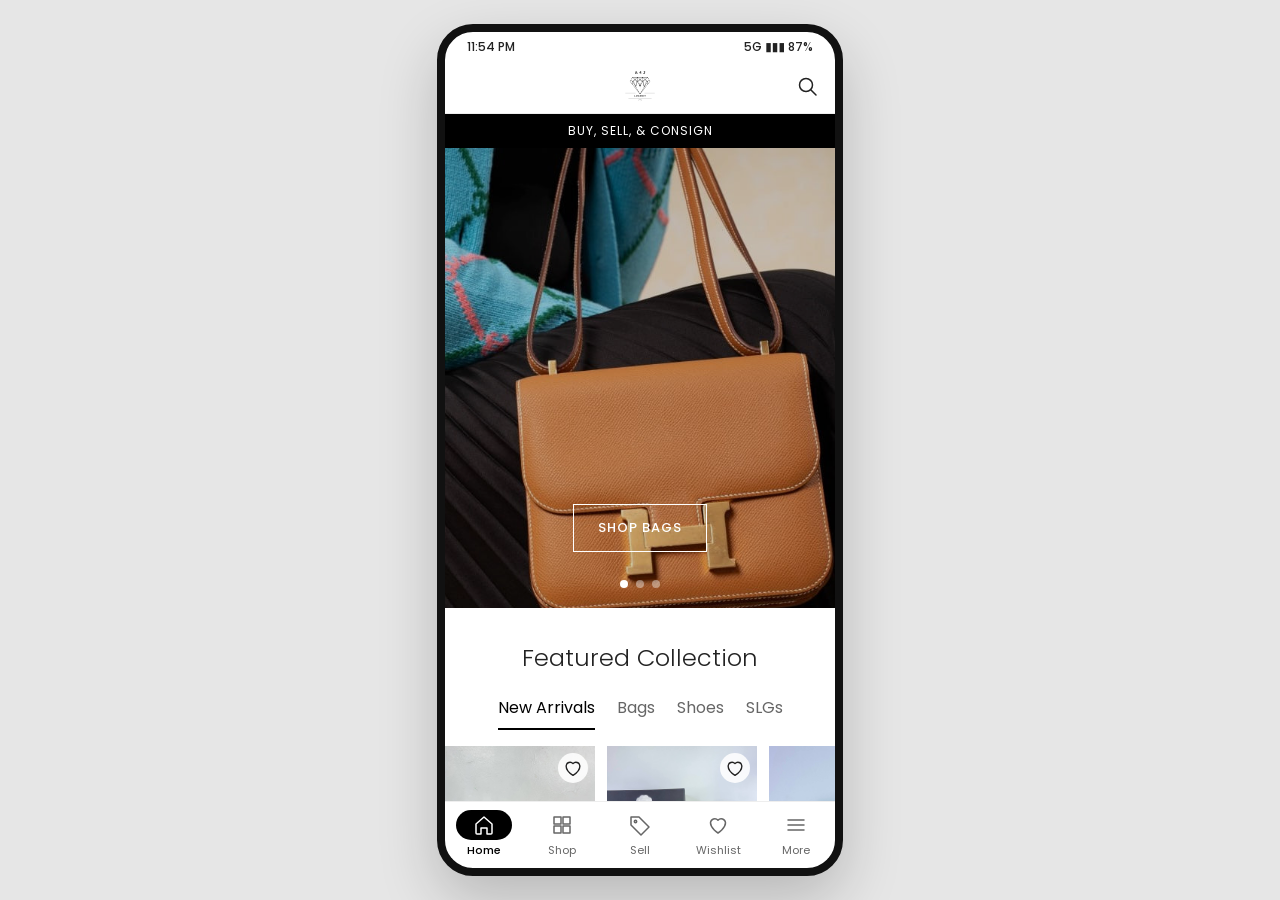
==== prototype/index.html @ 8bf5e5d8 "Add luxury catalog prototype data Add a prototype dataset for the luxury storefront, including curat" ====
<!doctype html>
<html lang="en-PH">
<head>
<meta charset="utf-8">
<meta name="viewport" content="width=device-width,initial-scale=1,viewport-fit=cover">
<meta name="theme-color" content="#000000">
<title>A&amp;J Luxury</title>
<link rel="preconnect" href="https://fonts.googleapis.com">
<link rel="stylesheet" href="https://fonts.googleapis.com/css2?family=Poppins:wght@300;400;500&display=swap">
<style>
/* Tokens: website_documentation/datasets/design_tokens.json (default scheme) */
:root{--ink:#222;--mute:#666;--line:#eee;--ph:#f3f3f3;--surf:#f5f5f5;--err:#da3f3f;--ok:#3a8735;--font:Poppins,system-ui,sans-serif}
*{box-sizing:border-box;margin:0;padding:0;-webkit-tap-highlight-color:transparent}
body{font:400 14px/1.5 var(--font);color:var(--ink);background:#fff}
button,input,select,textarea{font:inherit;color:inherit}
a{color:inherit;text-decoration:none}
img{display:block;max-width:100%}
:focus-visible{outline:2px solid #000;outline-offset:2px}
.sr{position:absolute;width:1px;height:1px;overflow:hidden;clip:rect(0 0 0 0)}
.i{width:24px;height:24px;fill:none;stroke:currentColor;stroke-width:1.5;stroke-linecap:round;stroke-linejoin:round;flex:none}

/* Phone frame on wide screens, full-bleed on a real phone */
#app{position:relative;display:flex;flex-direction:column;height:100dvh;overflow:hidden;background:#fff}
.sb{display:none}
@media(min-width:520px){
 body{background:#e6e6e6;display:grid;place-items:center;min-height:100dvh;padding:24px}
 #app{width:406px;height:min(860px,calc(100dvh - 48px));border:8px solid #111;border-radius:36px;box-shadow:0 24px 60px #0003}
 .sb{display:flex;justify-content:space-between;padding:6px 22px 2px;font-size:12px;font-weight:500}
}
main{flex:1;overflow-y:auto;overscroll-behavior:contain}

/* App bar + bottom navigation (48dp touch targets) */
.top{display:flex;align-items:center;min-height:56px;padding:0 4px;border-bottom:1px solid var(--line)}
.tt{flex:1;min-width:0;font-size:20px;font-weight:300;padding:0 12px;white-space:nowrap;overflow:hidden;text-overflow:ellipsis}
.tt.c{text-align:center;padding:0}
.tt img{height:40px;margin:auto}
.top input{flex:1;min-width:0;border:0;min-height:48px;padding:0 8px;font-size:16px;outline:0}
.ib{width:48px;height:48px;flex:none;display:grid;place-items:center;background:none;border:0;border-radius:50%;cursor:pointer}
.ib:active{background:#0001}
.nav{display:flex;border-top:1px solid var(--line);padding-bottom:env(safe-area-inset-bottom)}
.nav[hidden]{display:none}
.nav a{flex:1;display:flex;flex-direction:column;align-items:center;gap:2px;padding:8px 0 10px;font-size:11px;color:var(--mute)}
.nav a[aria-current]{color:#000;font-weight:500}
.pill{position:relative;width:56px;height:30px;border-radius:15px;display:grid;place-items:center}
[aria-current] .pill{background:#000;color:#fff}
.bd{position:absolute;top:-4px;right:-2px;min-width:16px;height:16px;padding:0 4px;border-radius:8px;background:var(--err);color:#fff;font-size:10px;line-height:16px;text-align:center}
.bd[hidden]{display:none}

/* Buttons: square, 1px letter-spacing, uppercase (tokens) */
.btn{display:inline-flex;align-items:center;justify-content:center;gap:8px;min-height:48px;padding:0 24px;border:1px solid #000;background:#000;color:#fff;font-weight:500;font-size:13px;letter-spacing:1px;text-transform:uppercase;cursor:pointer;text-align:center}
.btn:active{background:var(--ink)}
.btn.o{background:#fff;color:#000}
.btn.w{background:transparent;border-color:#fff;color:#fff}
.btn.blk{display:flex;width:100%}

/* Home */
.ann{background:#000;color:#fff;text-align:center;font-size:12px;letter-spacing:1px;padding:8px}
.herow{position:relative}
.hero{display:flex;overflow-x:auto;scroll-snap-type:x mandatory;scrollbar-width:none}
.hero::-webkit-scrollbar{display:none}
.slide{position:relative;flex:0 0 100%;height:460px;scroll-snap-align:start;display:grid;place-items:end center;padding-bottom:56px}
.slide img{position:absolute;inset:0;width:100%;height:100%;object-fit:cover}
.slide::after{content:"";position:absolute;inset:0;background:#0003}
.slide .btn{position:relative;z-index:1}
.dots{position:absolute;left:0;right:0;bottom:20px;display:flex;justify-content:center;gap:8px}
.dots i{width:8px;height:8px;border-radius:50%;background:#fff6}
.dots i.on{background:#fff}
.sec{font-size:24px;font-weight:300;text-align:center;padding:32px 16px 12px}
.tabs{display:flex;gap:22px;overflow-x:auto;padding:0 16px;justify-content:center;scrollbar-width:none}
.tabs button{background:none;border:0;border-bottom:2px solid transparent;padding:8px 0;font-size:16px;color:var(--mute);cursor:pointer;white-space:nowrap}
.tabs [aria-selected=true]{color:#000;border-color:#000}
.row{display:flex;gap:12px;overflow-x:auto;padding:16px;scroll-snap-type:x proximity;scrollbar-width:none}
.row .card{flex:0 0 150px;scroll-snap-align:start}
.cta{text-align:center;padding:0 16px 8px}
.tiles{display:grid;grid-template-columns:1fr 1fr;gap:4px;padding:16px 4px 0}
.tile{position:relative;aspect-ratio:1;display:grid;place-items:center;overflow:hidden;color:#fff;font-weight:500;letter-spacing:1px;text-transform:uppercase}
.tile:first-child{grid-column:span 2;aspect-ratio:2/1}
.tile img{position:absolute;inset:0;width:100%;height:100%;object-fit:cover}
.tile::after{content:"";position:absolute;inset:0;background:#0003}
.tile span{position:relative;z-index:1}
.band{margin-top:32px}
.band img{width:100%;aspect-ratio:4/3;object-fit:cover}
.band .tx{padding:28px 20px 32px}
.band h2{font-size:24px;font-weight:300;margin-bottom:10px}
.band p{margin-bottom:20px}
.dark{background:#000;color:#fff}
.quotes{display:flex;gap:12px;overflow-x:auto;padding:0 16px 8px;scroll-snap-type:x mandatory;scrollbar-width:none}
.quote{flex:0 0 82%;scroll-snap-align:start;border:1px solid var(--line);padding:16px}
.quote .st{letter-spacing:2px}
.quote p{margin:8px 0;font-weight:300}
.quote small{color:var(--mute)}
.perks{display:grid;grid-template-columns:1fr 1fr;background:#f9f9f9;margin-top:32px}
.perk{display:flex;flex-direction:column;align-items:center;gap:8px;padding:24px 12px;text-align:center;font-size:12px;letter-spacing:.5px;text-transform:uppercase}

/* Product cards + grids */
.card{position:relative;min-width:0}
.card .ph{aspect-ratio:1;background:var(--ph)}
.card img{width:100%;height:100%;object-fit:cover}
.card .b{margin-top:8px;font-size:11px;letter-spacing:.5px;text-transform:uppercase;color:var(--mute)}
.card .t{font-size:13px;font-weight:300;display:-webkit-box;-webkit-line-clamp:2;-webkit-box-orient:vertical;overflow:hidden}
.card .pr{margin-top:2px}
.heart{width:44px;height:44px;display:grid;place-items:center;border:0;background:none;cursor:pointer}
.card .heart{position:absolute;top:0;right:0}
.card .heart .i{background:#fffd;border-radius:50%;padding:4px;width:30px;height:30px}
.heart.on .i{fill:currentColor}
.grid{display:grid;grid-template-columns:1fr 1fr;gap:20px 12px;padding:16px}
.grid.g1{grid-template-columns:1fr}
.tool{display:flex;align-items:center;gap:8px;padding:8px 12px;border-bottom:1px solid var(--line)}
.tool .btn{min-height:44px;padding:0 14px;font-size:12px}
.tool select{flex:1;min-width:0;min-height:44px;padding:0 8px;border:1px solid #ccc;border-radius:5px;background:#fff}
.tool .ib{width:44px;height:44px}
.tool .ib[aria-pressed=true]{background:#000;color:#fff}
.cnt{padding:12px 16px 0;color:var(--mute);font-size:13px}
.empty{padding:48px 24px;text-align:center;color:var(--mute)}
.empty .btn{margin-top:16px}
.chips{display:flex;flex-wrap:wrap;gap:8px;padding:0 16px}
.chip{min-height:40px;padding:0 16px;border:1px solid #ccc;border-radius:20px;background:#fff;cursor:pointer}
.h2{font-size:16px;font-weight:500;padding:20px 16px 10px}
.list a,.list button.r{display:flex;align-items:center;justify-content:space-between;gap:12px;width:100%;min-height:56px;padding:0 16px;background:none;border:0;border-bottom:1px solid var(--line);text-align:left;cursor:pointer}
.list small{color:var(--mute);margin-left:auto}
.sres{display:flex;gap:12px;align-items:center;padding:8px 16px;border-bottom:1px solid var(--line)}
.sres img{width:56px;height:56px;object-fit:cover;background:var(--ph)}

/* Product */
.gal{position:relative;background:var(--ph);aspect-ratio:1}
.gal img{width:100%;height:100%;object-fit:cover}
.gal .zoom{position:absolute;right:8px;bottom:8px;background:#fffd;border-radius:50%}
.pad{padding:16px}
.tags{display:flex;gap:8px;flex-wrap:wrap;margin-bottom:8px}
.tag{border:1px solid #000;padding:2px 8px;font-size:11px;letter-spacing:1px;text-transform:uppercase}
.pbrand{font-size:12px;letter-spacing:1px;text-transform:uppercase;color:var(--mute)}
.pt{font-size:22px;font-weight:300;line-height:1.3;margin:4px 0 8px}
.price{font-size:20px;font-weight:500}
.facts{margin:16px 0;display:grid;grid-template-columns:auto 1fr;gap:6px 16px}
.facts dt{color:var(--mute)}
.ship{display:flex;gap:8px;align-items:center;color:var(--mute);font-size:13px}
details{border-top:1px solid var(--line)}
details:last-of-type{border-bottom:1px solid var(--line)}
summary{display:flex;justify-content:space-between;align-items:center;min-height:56px;padding:0 16px;font-weight:500;cursor:pointer;list-style:none}
summary::-webkit-details-marker{display:none}
summary .i{transition:transform .2s}
details[open] summary .i{transform:rotate(180deg)}
.dbody{padding:0 16px 20px;white-space:pre-line}
.dbody ul{padding-left:18px;margin:6px 0 12px;white-space:normal}
.dbody small{display:block;margin-top:12px;color:var(--mute)}
.buy{position:sticky;bottom:0;display:flex;gap:8px;align-items:center;padding:10px 12px;background:#fff;border-top:1px solid var(--line)}
.buy{justify-content:space-between}
.buy .btn{padding:0 24px}

/* Pages + forms */
.lead{padding:20px 16px 8px;font-weight:300;font-size:18px;line-height:1.5}
.pg{padding:16px}
.pg h2{font-size:18px;font-weight:500;margin:20px 0 8px}
.pg p,.pg li{margin-bottom:8px}
.pg ul,.pg ol{padding-left:20px}
.pg img{width:100%;margin-bottom:16px}
.seg{display:flex;margin:16px;border:1px solid #000}
.seg button{flex:1;min-height:48px;border:0;background:#fff;font-weight:500;font-size:12px;letter-spacing:1px;text-transform:uppercase;cursor:pointer}
.seg [aria-pressed=true]{background:#000;color:#fff}
.fld{display:block;margin-bottom:14px}
.fld>span,legend{display:block;font-size:12px;color:var(--mute);margin-bottom:4px}
input[type=text],input[type=tel],input[type=number],select,textarea{width:100%;min-height:48px;padding:10px 12px;border:1px solid #ccc;border-radius:5px;background:#fff}
textarea{min-height:88px;resize:vertical}
fieldset{border:0;margin-bottom:14px}
.chk{display:flex;align-items:center;gap:12px;min-height:44px}
.chk input{width:20px;height:20px;accent-color:#000}
.chk em{margin-left:auto;font-style:normal;color:var(--mute)}
.two{display:grid;grid-template-columns:1fr 1fr;gap:8px}
.note{background:var(--surf);padding:12px;font-size:13px;margin-bottom:14px}

/* Sheet, toast, lightbox */
.sheet{position:absolute;inset:0;z-index:20;display:flex;align-items:flex-end}
.sheet[hidden],.lb[hidden]{display:none}
.scrim{position:absolute;inset:0;background:#0007}
.panel{position:relative;width:100%;max-height:88%;overflow:auto;background:#fff;padding:20px 16px calc(20px + env(safe-area-inset-bottom));border-radius:16px 16px 0 0;animation:up .25s ease-out}
.panel h2{font-size:18px;font-weight:500}
.panel blockquote{margin:12px 0;padding:12px;background:var(--surf);white-space:pre-line;font-size:13px}
.panel .stack{display:grid;gap:8px}
.sh-h{display:flex;justify-content:space-between;align-items:center;margin-bottom:8px}
.foot{margin-top:16px}
@keyframes up{from{transform:translateY(40px);opacity:0}}
.toast{position:absolute;left:16px;right:16px;bottom:84px;z-index:30;padding:12px 16px;background:var(--ink);color:#fff;opacity:0;pointer-events:none;transition:opacity .2s}
.toast.on{opacity:1}
.lb{position:absolute;inset:0;z-index:25;background:#000;display:grid;place-items:center;overflow:auto}
.lb img{width:100%;transition:transform .25s;cursor:zoom-in}
.lb img.z{transform:scale(2.4);cursor:zoom-out}
.lb .ib{position:absolute;top:8px;right:8px;z-index:2;background:#fffd}
@media(prefers-reduced-motion:reduce){*{animation:none!important;transition:none!important}}
</style>
</head>
<body>
<svg width="0" height="0" style="position:absolute" aria-hidden="true">
 <symbol id="i-home" viewBox="0 0 24 24"><path d="M4 11l8-7 8 7v9a1 1 0 0 1-1 1h-4v-6H9v6H5a1 1 0 0 1-1-1z"/></symbol>
 <symbol id="i-shop" viewBox="0 0 24 24"><rect x="4" y="4" width="7" height="7"/><rect x="13" y="4" width="7" height="7"/><rect x="4" y="13" width="7" height="7"/><rect x="13" y="13" width="7" height="7"/></symbol>
 <symbol id="i-sell" viewBox="0 0 24 24"><path d="M3 12V4h8l10 10-8 8z"/><circle cx="7.5" cy="8.5" r="1.2"/></symbol>
 <symbol id="i-heart" viewBox="0 0 24 24"><path d="M12 20s-7.5-4.6-7.5-10.2A4.3 4.3 0 0 1 12 7.2a4.3 4.3 0 0 1 7.5 2.6C19.5 15.4 12 20 12 20z"/></symbol>
 <symbol id="i-more" viewBox="0 0 24 24"><path d="M4 7h16M4 12h16M4 17h16"/></symbol>
 <symbol id="i-search" viewBox="0 0 24 24"><circle cx="11" cy="11" r="6.5"/><path d="M16 16l5 5"/></symbol>
 <symbol id="i-back" viewBox="0 0 24 24"><path d="M20 12H5M11 6l-6 6 6 6"/></symbol>
 <symbol id="i-close" viewBox="0 0 24 24"><path d="M6 6l12 12M18 6L6 18"/></symbol>
 <symbol id="i-filter" viewBox="0 0 24 24"><path d="M4 7h16M7 12h10M10 17h4"/></symbol>
 <symbol id="i-chev" viewBox="0 0 24 24"><path d="M9 5l7 7-7 7"/></symbol>
 <symbol id="i-down" viewBox="0 0 24 24"><path d="M6 9l6 6 6-6"/></symbol>
 <symbol id="i-zoom" viewBox="0 0 24 24"><circle cx="11" cy="11" r="6.5"/><path d="M16 16l5 5M11 8v6M8 11h6"/></symbol>
 <symbol id="i-truck" viewBox="0 0 24 24"><path d="M3 6h11v10H3zM14 10h4l3 3v3h-7"/><circle cx="7" cy="17.5" r="1.8"/><circle cx="17" cy="17.5" r="1.8"/></symbol>
 <symbol id="i-shield" viewBox="0 0 24 24"><path d="M12 3l7 3v5c0 4.500-3 8-7 10-4-2-7-5.500-7-10V6z"/><path d="M9 12l2 2 4-4"/></symbol>
 <symbol id="i-cal" viewBox="0 0 24 24"><rect x="4" y="5" width="16" height="15"/><path d="M4 10h16M8 3v4M16 3v4"/></symbol>
 <symbol id="i-rows" viewBox="0 0 24 24"><rect x="4" y="5" width="16" height="6"/><rect x="4" y="13" width="16" height="6"/></symbol>
</svg>

<div id="app">
 <div class="sb" aria-hidden="true"><span id="clock"></span><span>5G ▮▮▮ 87%</span></div>
 <header class="top" id="top"></header>
 <main id="main" tabindex="-1"></main>
 <nav class="nav" id="nav" aria-label="Primary">
  <a href="#/home" data-n="home"><span class="pill"><svg class="i"><use href="#i-home"/></svg></span>Home</a>
  <a href="#/shop" data-n="shop"><span class="pill"><svg class="i"><use href="#i-shop"/></svg></span>Shop</a>
  <a href="#/sell" data-n="sell"><span class="pill"><svg class="i"><use href="#i-sell"/></svg></span>Sell</a>
  <a href="#/wishlist" data-n="wish"><span class="pill"><svg class="i"><use href="#i-heart"/></svg><b class="bd" id="wbd" hidden></b></span>Wishlist</a>
  <a href="#/more" data-n="more"><span class="pill"><svg class="i"><use href="#i-more"/></svg></span>More</a>
 </nav>
 <div class="sheet" id="sheet" hidden><div class="scrim" data-act="close"></div><div class="panel" id="panel" role="dialog" aria-modal="true" tabindex="-1"></div></div>
 <div class="lb" id="lb" hidden><button class="ib" data-act="lbclose" aria-label="Close">
  <svg class="i"><use href="#i-close"/></svg></button><img alt=""></div>
 <div class="toast" id="toast" role="status" aria-live="polite"></div>
</div>

<script src="data.js"></script>
<script>
/* ---------- data + helpers ---------- */
const P = DATA.products;
// The Shopify feed is wrong for these two products (vendor field; and the Evelyne is also missing
// from the "bags" collection). A real app needs clean brand/category fields; here we patch by hand.
const BRAND_FIX = {'15395946430644': 'Hermes', '15395946299572': 'Maison Margiela'};
P.forEach(p => p.brand = BRAND_FIX[p.id] || p.brand);
P.find(p => p.id === '15395946430644').col.push('bags');

const $ = (s, r = document) => r.querySelector(s);
const esc = s => String(s).replace(/[&<>"']/g, c => ({'&':'&amp;','<':'&lt;','>':'&gt;','"':'&quot;',"'":'&#39;'}[c]));
const peso = n => '₱' + n.toLocaleString('en-PH');
const items = n => `${n} item${n === 1 ? '' : 's'}`;
const ic = n => `<svg class="i" aria-hidden="true"><use href="#i-${n}"/></svg>`;
const IMG = f => `../website_documentation/assets/${f}`;
const store = {
  get(k, d) { try { return JSON.parse(localStorage.getItem(k)) ?? d; } catch { return d; } },
  set(k, v) { try { localStorage.setItem(k, JSON.stringify(v)); } catch {} }
};
let wish = store.get('aj-wish', []), recent = store.get('aj-recent', []);

const CONTACT = {
  viber: 'viber://chat?number=%2B639277537322', wa: 'https://wa.me/639152345968',
  tel: 'tel:+639277537322', mail: 'mailto:info@aandjluxury.com',
  fb: 'https://www.facebook.com/ajluxuryph/', ig: 'https://instagram.com/shopwithaandj',
  map: 'https://maps.app.goo.gl/PjbRczJUrrEGHG4t5'
};
const SLIDES = [
  ['homepage/viber_image_2024-10-03_16-00-25-456_bc30339d-2cd7-4ad6-b794-48ed6cf900f8.jpg', 'Shop Bags', 'bags'],
  ['homepage/viber_image_2024-10-03_16-00-42-866_4afce564-3b47-40ae-9776-581e9be257e2.jpg', 'Shop Shoes', 'shoes'],
  ['homepage/viber_image_2024-10-03_16-00-47-757.jpg', 'Shop SLGs', 'wallets']];
const TILES = [['bags','Bags','2'],['wallets','SLGs','5'],['shoes','Shoes','4'],['watches','Watches','3'],['accessories','Accessories','1']];
const TABS = [['new-arrivals','New Arrivals'],['bags','Bags'],['shoes','Shoes'],['wallets','SLGs']];
const PERKS = [['truck','Free shipping within Metro Manila'],['shield','100% authentic'],['tag','Low price guaranteed'],['cal','Layaway with minimal interest']];
const TITLES = {bags:'Bags',shoes:'Shoes',wallets:'Small Leather Goods',watches:'Watches',accessories:'Accessories','all-products':'All Products','new-arrivals':'New Arrivals','brand-new':'Brand New','pre-loved':'Pre-loved'};
const RANKS = ['Brand New','9.8/10','9.5/10','9.3/10','9/10','8.8/10','8.5/10','8.3/10','8/10','7.5/10'];
const POPULAR = ['Hermes','Louis Vuitton','Goyard','Chanel','Double Flap','Belt','Wallet','WOC'];

// Collection membership: the feed's own collection handles, plus "accessories" derived here
// (the website has no such collection; its home tile is a dead link).
const inCol = (p, h) => h === 'accessories'
  ? !['bags','wallets','shoes','watches'].some(c => p.col.includes(c))
  : p.col.includes(h) || h === 'pre-loved' && p.cond === 'PRE LOVED';
const match = q => P.filter(p => q.toLowerCase().split(/\s+/).every(w => (p.brand + ' ' + p.title).toLowerCase().includes(w)));

/* ---------- shared UI ---------- */
const card = p => `<article class="card">
  <a href="#/p/${p.id}"><div class="ph"><img loading="lazy" src="${p.img}" alt="${esc(p.title)}"></div>
  <div class="b">${esc(p.brand)}</div><div class="t">${esc(p.title)}</div><div class="pr">${peso(p.price)}</div></a>
  ${heart(p.id)}</article>`;
const heart = id => `<button class="heart ${wish.includes(id) ? 'on' : ''}" data-act="wish" data-id="${id}" aria-pressed="${wish.includes(id)}" aria-label="Wishlist">${ic('heart')}</button>`;

let toastT;
function toast(msg) { const t = $('#toast'); t.textContent = msg; t.classList.add('on'); clearTimeout(toastT); toastT = setTimeout(() => t.classList.remove('on'), 2200); }
function openSheet(html) { $('#panel').innerHTML = html; $('#sheet').hidden = false; $('#panel').focus(); }
function closeSheet() { $('#sheet').hidden = true; }

// Viber/WhatsApp hand-off: the business runs on chat, so the app composes the message.
// wa.me honours ?text=; Viber's prefill isn't confirmed, so Viber gets a Copy button instead.
let lastMsg = '';
function handoff(text) {
  lastMsg = text;
  openSheet(`<div class="sh-h"><h2>Message the shop</h2><button class="ib" data-act="close" aria-label="Close">${ic('close')}</button></div>
   <p>This opens your chat app. Review the message, then send it.</p><blockquote>${esc(text)}</blockquote>
   <div class="stack"><a class="btn blk" target="_blank" rel="noopener" href="${CONTACT.wa}?text=${encodeURIComponent(text)}">Open WhatsApp</a>
   <a class="btn o blk" href="${CONTACT.viber}" data-act="copy">Copy message &amp; open Viber</a></div>`);
}

/* ---------- views ---------- */
let homeTab = 'new-arrivals', sellTab = 'consign', lastCol = null, F, timer;
const resetF = () => F = {brands: [], ranks: [], min: '', max: '', stock: false, sort: 'featured', cols: 2};
resetF();

function home() {
  return `<div class="ann">BUY, SELL, &amp; CONSIGN</div>
  <div class="herow"><div class="hero" id="hero">${SLIDES.map(([f, l, h]) =>
    `<a class="slide" href="#/c/${h}"><img src="${IMG(f)}" alt=""><span class="btn w">${l}</span></a>`).join('')}</div>
   <div class="dots" id="dots">${SLIDES.map((_, i) => `<i class="${i ? '' : 'on'}"></i>`).join('')}</div></div>
  <h2 class="sec">Featured Collection</h2>
  <div class="tabs" role="tablist">${TABS.map(([h, l]) => `<button role="tab" data-act="tab" data-h="${h}" aria-selected="${h === homeTab}">${l}</button>`).join('')}</div>
  <div class="row">${P.filter(p => inCol(p, homeTab)).slice(0, 8).map(card).join('')}</div>
  <div class="cta"><a class="btn o" href="#/c/${homeTab}">Shop collection</a></div>
  <div class="tiles">${TILES.map(([h, l, n]) => `<a class="tile" href="#/c/${h}"><img src="${IMG('homepage/' + n + '.jpg')}" alt=""><span>${l}</span></a>`).join('')}</div>
  <section class="band dark"><img src="${IMG('homepage/viber_image_2024-10-03_16-00-46-832.jpg')}" alt="">
   <div class="tx"><h2>Sell or Consign with Us!</h2><p>Looking for a new home for your luxury items? We can certainly help sell them for you!</p>
   <a class="btn w" href="#/sell">Read more</a></div></section>
  <section class="band"><img src="${IMG('homepage/viber_image_2024-10-03_16-00-24-592_e779bcb0-62f3-452c-81af-5c08c656ddf1.jpg')}" alt="">
   <div class="tx"><h2>We invite you to explore and discover the art of bliss with A&amp;J Luxury.</h2>
   <a class="btn o" href="#/page/about">Read more</a></div></section>
  <h2 class="sec">What People Are Saying</h2>
  <div class="quotes">${DATA.testimonials.map(t => `<figure class="quote"><div class="st" aria-label="5 stars">★★★★★</div>
   <p>${esc(t.quote)}</p><small>${esc(t.attribution)}</small></figure>`).join('')}</div>
  <div class="perks">${PERKS.map(([i, t]) => `<div class="perk">${ic(i === 'tag' ? 'sell' : i)}${t}</div>`).join('')}</div>`;
}

function shop() {
  const n = h => P.filter(p => inCol(p, h)).length;
  const brands = [...new Set(P.map(p => p.brand))].sort();
  return `<div class="list">${['bags','shoes','wallets','watches','accessories','all-products'].map(h =>
    `<a href="#/c/${h}">${TITLES[h]}<small>${n(h)}</small>${ic('chev')}</a>`).join('')}</div>
  <h2 class="h2">Condition</h2>
  <div class="two" style="padding:0 16px"><a class="btn o" href="#/c/brand-new">Brand new</a><a class="btn o" href="#/c/pre-loved">Pre-loved</a></div>
  <h2 class="h2">Shop by brand</h2>
  <div class="chips" style="padding-bottom:24px">${brands.map(b => `<button class="chip" data-act="brand" data-b="${esc(b)}">${esc(b)}</button>`).join('')}</div>`;
}

function applyF(list) {
  const out = list.filter(p => (!F.brands.length || F.brands.includes(p.brand)) && (!F.ranks.length || F.ranks.includes(p.rank)) &&
    (!F.min || p.price >= +F.min) && (!F.max || p.price <= +F.max) && (!F.stock || p.avail));
  const s = {'price-asc': (a, b) => a.price - b.price, 'price-desc': (a, b) => b.price - a.price, az: (a, b) => a.title.localeCompare(b.title)}[F.sort];
  return s ? out.sort(s) : out;
}

function colBody(h) {
  const base = P.filter(p => inCol(p, h)), list = applyF(base);
  const nf = F.brands.length + F.ranks.length + (F.min || F.max ? 1 : 0) + (F.stock ? 1 : 0);
  return `<div class="tool"><button class="btn o" data-act="filters">${ic('filter')}Filter${nf ? ` (${nf})` : ''}</button>
   <select data-f="sort" aria-label="Sort">${[['featured','Featured'],['price-asc','Price: low to high'],['price-desc','Price: high to low'],['az','A–Z']].map(([v, l]) => `<option value="${v}" ${F.sort === v ? 'selected' : ''}>${l}</option>`).join('')}</select>
   <button class="ib" data-act="dens" data-c="1" aria-pressed="${F.cols === 1}" aria-label="One column">${ic('rows')}</button>
   <button class="ib" data-act="dens" data-c="2" aria-pressed="${F.cols === 2}" aria-label="Two columns">${ic('shop')}</button></div>
  <p class="cnt">${items(list.length)}</p>
  ${list.length ? `<div class="grid g${F.cols}">${list.map(card).join('')}</div>`
    : base.length ? `<div class="empty">No items match your filters.<br><button class="btn" data-act="clearf">Clear filters</button></div>`
    : `<div class="empty">Sorry, there are no products in this collection.</div>`}`;
}
function collection(h) {
  if (lastCol !== h) { resetF(); lastCol = h; }
  return `<div id="colbody">${colBody(h)}</div>`;
}
const refreshCol = () => { const b = $('#colbody'); if (b) { b.innerHTML = colBody(lastCol); const s = $('#shown'); if (s) s.textContent = `Show ${items(applyF(P.filter(p => inCol(p, lastCol))).length)}`; } };

function filterSheet() {
  const base = P.filter(p => inCol(p, lastCol));
  const brands = [...new Set(base.map(p => p.brand))].sort(), ranks = RANKS.filter(r => base.some(p => p.rank === r));
  const chk = (k, v, on, n) => `<label class="chk"><input type="checkbox" data-f="${k}" value="${esc(v)}" ${on ? 'checked' : ''}><span>${esc(v)}</span><em>${n}</em></label>`;
  return `<div class="sh-h"><h2>Filters</h2><button class="ib" data-act="close" aria-label="Close">${ic('close')}</button></div>
  <fieldset><legend>Brand</legend>${brands.map(b => chk('brand', b, F.brands.includes(b), base.filter(p => p.brand === b).length)).join('')}</fieldset>
  <fieldset><legend>Condition rank</legend>${ranks.map(r => chk('rank', r, F.ranks.includes(r), base.filter(p => p.rank === r).length)).join('')}</fieldset>
  <fieldset><legend>Price (₱)</legend><div class="two">
   <input type="number" inputmode="numeric" min="0" placeholder="From" data-f="min" value="${F.min}" aria-label="Minimum price">
   <input type="number" inputmode="numeric" min="0" placeholder="To" data-f="max" value="${F.max}" aria-label="Maximum price"></div></fieldset>
  <label class="chk"><input type="checkbox" data-f="stock" ${F.stock ? 'checked' : ''}><span>In stock only</span></label>
  <div class="two foot"><button class="btn o" data-act="clearf" data-reopen="1">Clear all</button>
   <button class="btn" data-act="close" id="shown">Show ${items(applyF(base).length)}</button></div>`;
}

function search() { return `<div id="res">${results('')}</div>`; }
function results(raw) {
  const q = raw.trim();
  if (!q) return `<h2 class="h2">Popular searches</h2><div class="chips">${POPULAR.filter(t => match(t).length).map(t => `<button class="chip" data-act="pop" data-q="${esc(t)}">${esc(t)}</button>`).join('')}</div>`;
  const hit = match(q);
  return `<p class="cnt">Found ${hit.length} result${hit.length === 1 ? '' : 's'} for “${esc(q)}”</p>` +
    (hit.length ? hit.map(p => `<a class="sres" href="#/p/${p.id}"><img src="${p.img}" alt=""><div><div class="pbrand">${esc(p.brand)}</div>${esc(p.title)}<div>${peso(p.price)}</div></div></a>`).join('')
      : `<div class="empty">No products found. Try a brand name such as “Chanel”.</div>`);
}

function product(id) {
  const p = P.find(x => x.id === id);
  if (!p) return notFound();
  recent = [id, ...recent.filter(x => x !== id)].slice(0, 8); store.set('aj-recent', recent);
  const seen = recent.slice(1).map(i => P.find(x => x.id === i)).filter(Boolean);
  const fact = (k, v) => v ? `<dt>${k}</dt><dd>${esc(v)}</dd>` : '';
  return `<div class="gal"><img src="${p.img}" alt="${esc(p.title)}"><button class="ib zoom" data-act="zoom" aria-label="Zoom in">${ic('zoom')}</button></div>
  <div class="pad"><div class="tags"><span class="tag">${p.cond === 'BRAND NEW' ? 'Brand new' : 'Pre-loved'}</span>${p.avail ? '' : '<span class="tag">Sold out</span>'}</div>
   <div class="pbrand">${esc(p.brand)}</div><h1 class="pt">${esc(p.title)}</h1><div class="price">${peso(p.price)}</div>
   <dl class="facts">${fact('Brand', p.brand)}${fact('Rank', p.rank)}${fact('Inclusions', p.inc)}${fact('Flaws', p.cond === 'PRE LOVED' ? p.flaw : '')}</dl>
   <div class="ship">${ic('truck')}On hand · Free shipping within Metro Manila</div></div>
  <details open><summary>Product details${ic('down')}</summary><div class="dbody">${esc(p.title)}
Condition: ${esc(p.rank)}${p.cond === 'PRE LOVED' ? `\nFlaw/s: ${esc(p.flaw || '—')}` : ''}
Inclusions: ${esc(p.inc || '—')}
<small>A&amp;J Luxury is not affiliated with any of the brand names posted. All rights and trademarks solely belong to the brand owners.</small></div></details>
  <details><summary>Layaway policy${ic('down')}</summary><div class="dbody">30% fixed down payment. The balance is paid in equal monthly payments. The down payment is forfeited if the agreed time frame is exceeded.
<button class="btn o blk" style="margin-top:12px" data-act="inquire" data-id="${p.id}" data-q="layaway">Ask about layaway</button></div></details>
  <details><summary>Payment options${ic('down')}</summary><div class="dbody"><ul><li>BDO, BPI, GCash, UnionBank</li>
   <li>Credit card via BDO Checkout (card fee applies)</li><li>Up to 12 months instalment via BDO credit card, 1% interest per month</li>
   <li>Cash on delivery within Metro Manila (additional fee, not for sale items)</li><li>Cash upon pick-up (down payment secures the item)</li></ul></div></details>
  ${seen.length ? `<h2 class="h2">Recently viewed</h2><div class="row">${seen.map(card).join('')}</div>` : ''}
  <div class="buy"><div class="price" style="padding-left:4px">${peso(p.price)}</div><button class="btn" data-act="inquire" data-id="${p.id}">Inquire to buy</button></div>`;
}

function wishlist() {
  const l = wish.map(i => P.find(p => p.id === i)).filter(Boolean);
  return l.length ? `<div class="grid g2">${l.map(card).join('')}</div>`
    : `<div class="empty">No products were added to the wishlist.<br><a class="btn" href="#/shop" style="margin-top:16px">Back to shopping</a></div>`;
}

function sell() {
  const c = sellTab === 'consign';
  return `<div class="seg" role="group" aria-label="Consign or sell">
   <button data-act="seg" data-t="consign" aria-pressed="${c}">Consign</button><button data-act="seg" data-t="sell" aria-pressed="${!c}">Sell to us</button></div>
  <p class="lead">${c ? 'Looking for a new home for your luxury items? We can certainly help sell them for you!' : 'Are you struggling with where to sell your luxury items? In need of quick cash?'}</p>
  <div class="pg">${c ? `<h2>Why consign with us?</h2><ul><li>Quick and easy</li><li>Hassle-free</li><li>Competitive</li><li>Sustainable</li></ul>
   <h2>How it works</h2><ol><li>Fill in the form below, or message us on Viber / WhatsApp, with photos, inclusions, flaws and where you bought the item.</li>
   <li>Drop it off at the showroom or ship it via Grab, Lalamove or LBC.</li><li>We authenticate and list it.</li>
   <li>You are paid after the buyer receives the item — cash, deposit or in-store credit.</li></ol>
   <h2>Good to know</h2><ul><li>Only 100% authentic items in at least excellent condition.</li><li>We add a minimal mark-up and may decline items with no room for it.</li>
   <li>Consignment period: 1 to 5 months.</li><li>Pull-out fee: ₱2,000 per item if pulled before one month. Give at least 1 business day notice.</li></ul>`
  : `<h2>How to sell</h2><ol><li>Fill in the form below, or message us on Viber / WhatsApp.</li><li>We appraise and authenticate the item when we receive it.</li>
   <li>Allow 24 hours to schedule your payment.</li><li>Get paid by cash, deposit or in-store credit.</li></ol>`}
  <h2>Tell us about your item</h2>
  <form id="sellform">
   <label class="fld"><span>Your name *</span><input type="text" name="name" required autocomplete="name"></label>
   <label class="fld"><span>Mobile / Viber number *</span><input type="tel" name="tel" required autocomplete="tel" placeholder="09XX XXX XXXX"></label>
   <label class="fld"><span>Brand and item *</span><input type="text" name="item" required placeholder="e.g. Chanel Classic Flap Medium"></label>
   <label class="fld"><span>Condition</span><select name="cond"><option>Brand New</option><option>9.5/10 or above</option><option>9/10</option><option>8/10</option><option>7.5/10 or below</option></select></label>
   <fieldset><legend>Inclusions</legend>${['Box','Dustbag','Receipt','Care booklet','Authenticity card'].map(x => `<label class="chk"><input type="checkbox" name="inc" value="${x}"><span>${x}</span></label>`).join('')}</fieldset>
   <label class="fld"><span>Store of purchase</span><input type="text" name="store"></label>
   <label class="fld"><span>Flaws</span><textarea name="flaws" placeholder="Scratches, marks, wear…"></textarea></label>
   <p class="note">Next step: you'll send your photos in Viber or WhatsApp. The message is written for you.</p>
   <button class="btn blk" type="submit">Continue to chat</button></form></div>`;
}

const PAGES = {
  about: {t: 'About Us', v: () => `<div class="pg"><img src="${IMG('pages/viber_image_2024-10-03_16-00-29-495.jpg')}" alt="">
    <p>A&amp;J Luxury was started by two sisters, Alex and Joyce, who began selling mid-brands in 2018. During the 2020 pandemic they sourced brand-new pieces directly from Italy, and later opened the doors to consignment.</p>
    <p>Today we are one of the leading consignment shops in the country, and we are always transparent about the condition of every item.</p>
    <p>We invite you to explore and discover the art of bliss with A&amp;J Luxury.</p></div>`},
  faqs: {t: 'FAQs', v: () => DATA.faqs.map((f, i) => `<details ${i ? '' : 'open'}><summary>${esc(f.question)}${ic('down')}</summary><div class="dbody">${esc(f.answer)}</div></details>`).join('')},
  visit: {t: 'Visit Us', v: () => `<div class="pg"><h2>A&amp;J Showroom</h2><p><b>Address</b><br>South Caloocan</p><a class="btn o blk" target="_blank" rel="noopener" href="${CONTACT.map}">Get directions</a>
    <h2>We're open</h2><p>Every day, 12nn to 8pm</p>
    <h2>Message us first</h2><p>Let us know what you'd like to see so the item is on hand when you arrive.</p>
    <a class="btn blk" href="${CONTACT.viber}">Viber 09277537322</a></div>`},
  policy: {t: 'Returns & Refunds', v: () => `<div class="pg"><p>All sales are final.</p><ul><li>Returns are only entertained for undeclared flaws or missing inclusions — <b>exchange only</b>.</li>
    <li>Notify us within 24 hours, with the security tag intact.</li><li>Ship the item back within 48 hours; the client pays shipping both ways.</li>
    <li>Pre-ordered items cannot be returned. Refunds are typically not available and orders cannot be cancelled.</li></ul>
    <p>Please review the photos and description carefully before buying.</p></div>`}
};
const page = k => PAGES[k] ? PAGES[k].v() : notFound();

function more() {
  const ext = (l, h, s) => `<a href="${h}" ${h.startsWith('http') ? 'target="_blank" rel="noopener"' : ''}>${l}<small>${s}</small></a>`;
  return `<div class="list">${Object.entries(PAGES).map(([k, v]) => `<a href="#/page/${k}">${v.t}${ic('chev')}</a>`).join('')}</div>
  <h2 class="h2">Contact us</h2><div class="list">${ext('Viber', CONTACT.viber, '09277537322')}${ext('WhatsApp', CONTACT.wa, '09152345968')}
   ${ext('Call', CONTACT.tel, '+63 927 753 7322')}${ext('Email', CONTACT.mail, 'info@aandjluxury.com')}
   ${ext('Facebook', CONTACT.fb, '@ajluxuryph')}${ext('Instagram', CONTACT.ig, '@shopwithaandj')}</div>
  <p class="cnt" style="padding-bottom:24px">Prototype build · 17-item sample of the 991-product catalogue.</p>`;
}
const notFound = () => `<div class="empty" style="background:#f5f1ed;margin:16px;padding:64px 16px"><h1 style="font-weight:300">Oops! Page not found!</h1><a class="btn" href="#/home" style="margin-top:20px">Go to Home</a></div>`;

/* ---------- router ---------- */
const R = {
  home: {nav: 'home', top: 'logo', view: home},
  shop: {nav: 'shop', top: 'Shop', view: shop},
  c: {nav: 'shop', top: a => TITLES[a] || 'Collection', back: 1, view: collection},
  p: {top: '', back: 1, view: product},
  search: {top: 'search', back: 1, view: search, nonav: 1},
  wishlist: {nav: 'wish', top: 'Wishlist', view: wishlist},
  sell: {nav: 'sell', top: 'Consign & Sell', view: sell},
  more: {nav: 'more', top: 'More', view: more},
  page: {nav: 'more', top: a => PAGES[a]?.t || '', back: 1, view: page}
};

function render(keep) {
  clearInterval(timer);
  const [, r = 'home', a = ''] = (location.hash.slice(1) || '/home').split('?')[0].split('/');
  const arg = decodeURIComponent(a), d = R[r] || {top: '', back: 1, view: notFound};
  if (!keep) closeSheet();
  if (r !== 'c' && r !== 'p') lastCol = null;
  const t = typeof d.top === 'function' ? d.top(arg) : d.top;
  const right = r === 'p' ? heart(arg) : r === 'search' ? '' : `<a class="ib" href="#/search" aria-label="Search">${ic('search')}</a>`;
  $('#top').innerHTML = (d.back ? `<button class="ib" data-act="back" aria-label="Back">${ic('back')}</button>` : d.top === 'logo' ? '<span class="ib"></span>' : '')
    + (t === 'search' ? `<input id="q" type="search" placeholder="Search brands, bags, wallets…" aria-label="Search" autocomplete="off">`
      : `<div class="tt ${t === 'logo' ? 'c' : ''}">${t === 'logo' ? `<img src="${IMG('branding/logopng.png')}" alt="A&J Luxury">` : esc(t)}</div>`) + right;
  const m = $('#main'), y = m.scrollTop;
  m.innerHTML = d.view(arg);
  m.scrollTop = keep ? y : 0;
  $('#nav').hidden = !!(d.nonav || r === 'p');
  document.querySelectorAll('#nav a').forEach(x => x.toggleAttribute('aria-current', x.dataset.n === d.nav));
  if (r === 'search') $('#q').focus({preventScroll: true});
  if ($('#hero')) hero();
}

function hero() {
  const h = $('#hero'), n = h.children.length; let i = 0;
  h.addEventListener('scroll', () => { i = Math.round(h.scrollLeft / h.clientWidth); document.querySelectorAll('#dots i').forEach((d, k) => d.classList.toggle('on', k === i)); }, {passive: true});
  if (!matchMedia('(prefers-reduced-motion:reduce)').matches) timer = setInterval(() => h.scrollTo({left: ((i + 1) % n) * h.clientWidth, behavior: 'smooth'}), 5000);
}

/* ---------- events ---------- */
const ACT = {
  wish(el) {
    const id = el.dataset.id, on = !wish.includes(id);
    wish = on ? [...wish, id] : wish.filter(x => x !== id); store.set('aj-wish', wish);
    document.querySelectorAll(`.heart[data-id="${id}"]`).forEach(b => { b.classList.toggle('on', on); b.setAttribute('aria-pressed', on); });
    updBadge(); toast(on ? 'Added to wishlist' : 'Removed from wishlist');
    if (location.hash.startsWith('#/wishlist')) render(true);
  },
  back() { history.length > 1 ? history.back() : location.hash = '#/home'; },
  tab(el) { homeTab = el.dataset.h; render(true); },
  seg(el) { sellTab = el.dataset.t; render(); },
  brand(el) { resetF(); F.brands = [el.dataset.b]; lastCol = 'all-products'; location.hash = '#/c/all-products'; },
  filters() { openSheet(filterSheet()); },
  clearf(el) { Object.assign(F, {brands: [], ranks: [], min: '', max: '', stock: false}); refreshCol(); if (el.dataset.reopen) openSheet(filterSheet()); },
  dens(el) { F.cols = +el.dataset.c; refreshCol(); },
  close: closeSheet,
  pop(el) { const q = $('#q'); q.value = el.dataset.q; q.dispatchEvent(new Event('input', {bubbles: true})); },
  zoom() { const lb = $('#lb'); lb.querySelector('img').src = $('.gal img').src; lb.querySelector('img').className = ''; lb.hidden = false; },
  lbclose() { $('#lb').hidden = true; },
  inquire(el) {
    const p = P.find(x => x.id === el.dataset.id);
    handoff(`Hi A&J Luxury! ${el.dataset.q === 'layaway' ? 'I\'d like to ask about layaway for' : 'I\'m interested in'} this item:\n${p.title} — ${peso(p.price)}\nIs it still available?`);
  },
  copy() { try { navigator.clipboard.writeText(lastMsg); toast('Message copied'); } catch { toast('Copy the message above'); } }
};
document.addEventListener('click', e => { const el = e.target.closest('[data-act]'); if (el) ACT[el.dataset.act]?.(el); });

// Filters + sort write straight into F, then redraw the grid behind the sheet.
const onField = e => {
  const t = e.target, k = t.dataset.f; if (!k) return;
  if (k === 'brand' || k === 'rank') { const l = F[k + 's']; const i = l.indexOf(t.value); if (t.checked && i < 0) l.push(t.value); if (!t.checked && i >= 0) l.splice(i, 1); }
  else F[k] = k === 'stock' ? t.checked : t.value;
  refreshCol();
};
document.addEventListener('change', onField);
document.addEventListener('input', e => {
  if (e.target.id === 'q') $('#res').innerHTML = results(e.target.value);
  else if (e.target.type === 'number') onField(e);
});
document.addEventListener('submit', e => {
  e.preventDefault();
  const d = new FormData(e.target);
  const inc = d.getAll('inc').join(', ') || 'none';
  handoff(`Hi A&J Luxury! I'd like to ${sellTab === 'consign' ? 'CONSIGN' : 'SELL'} an item.\nName: ${d.get('name')}\nNumber: ${d.get('tel')}\nItem: ${d.get('item')}\nCondition: ${d.get('cond')}\nInclusions: ${inc}\nStore of purchase: ${d.get('store') || '—'}\nFlaws: ${d.get('flaws') || 'none noted'}\nI'll send photos here.`);
});
document.addEventListener('keydown', e => { if (e.key === 'Escape') { closeSheet(); ACT.lbclose(); } });
$('#lb img').addEventListener('click', e => {
  const i = e.target, r = i.getBoundingClientRect();
  i.style.transformOrigin = `${e.clientX - r.left}px ${e.clientY - r.top}px`; i.classList.toggle('z');
});

function updBadge() { const b = $('#wbd'); b.textContent = wish.length; b.hidden = !wish.length; }
function tick() { $('#clock').textContent = new Date().toLocaleTimeString([], {hour: 'numeric', minute: '2-digit'}); }
addEventListener('hashchange', () => render());
tick(); setInterval(tick, 30000); updBadge(); render();
</script>
</body>
</html>
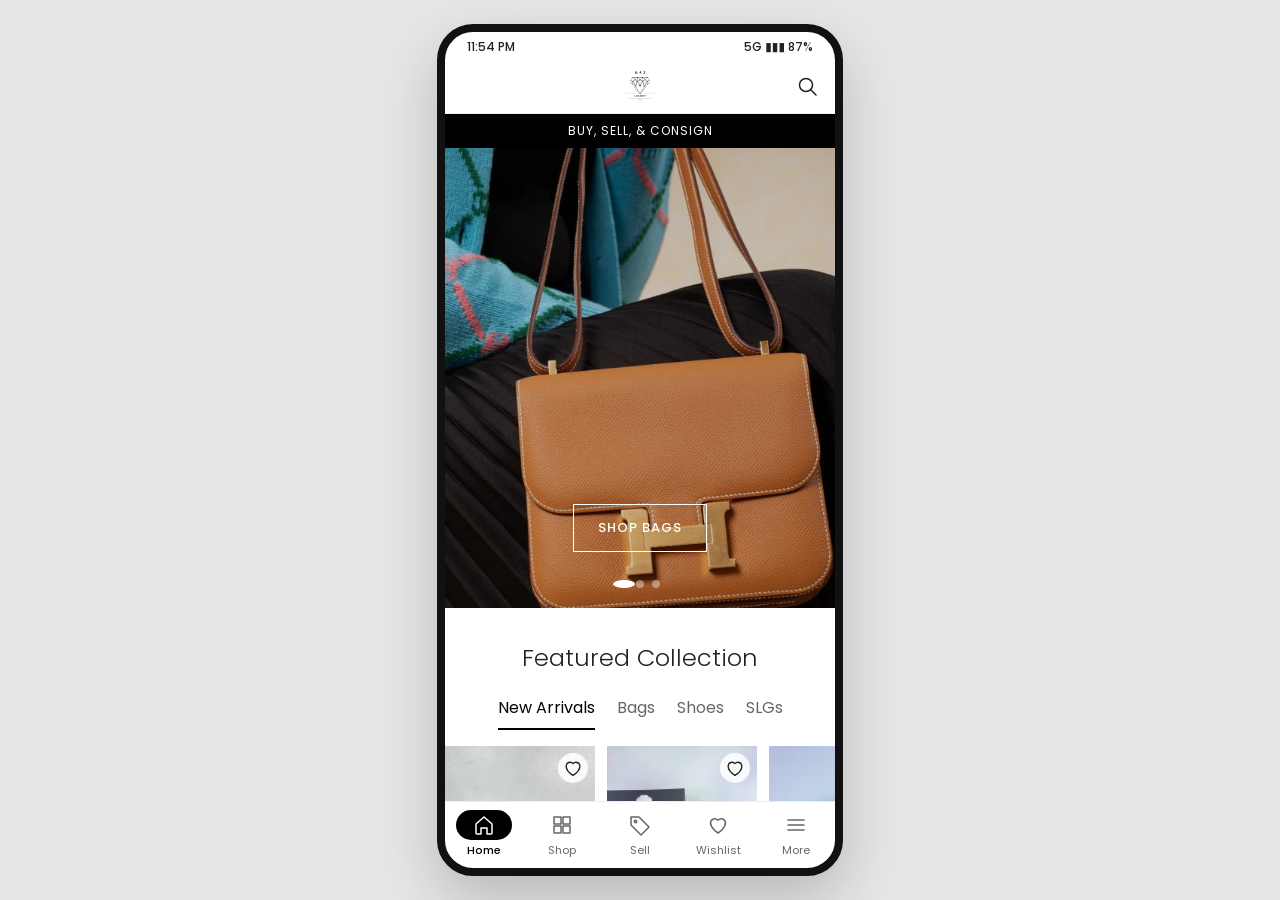
==== commit c3a2a757: "Update index.html" ====
--- a/prototype/index.html
+++ b/prototype/index.html
@@ -9,7 +9,7 @@
 <link rel="stylesheet" href="https://fonts.googleapis.com/css2?family=Poppins:wght@300;400;500&display=swap">
 <style>
 /* Tokens: website_documentation/datasets/design_tokens.json (default scheme) */
-:root{--ink:#222;--mute:#666;--line:#eee;--ph:#f3f3f3;--surf:#f5f5f5;--err:#da3f3f;--ok:#3a8735;--font:Poppins,system-ui,sans-serif}
+:root{--ink:#222;--mute:#666;--line:#eee;--ph:#f3f3f3;--surf:#f5f5f5;--err:#da3f3f;--ok:#3a8735;--font:Poppins,system-ui,sans-serif;--ease:cubic-bezier(.22,.8,.3,1)}
 *{box-sizing:border-box;margin:0;padding:0;-webkit-tap-highlight-color:transparent}
 body{font:400 14px/1.5 var(--font);color:var(--ink);background:#fff}
 button,input,select,textarea{font:inherit;color:inherit}
@@ -42,7 +42,10 @@
 .nav a{flex:1;display:flex;flex-direction:column;align-items:center;gap:2px;padding:8px 0 10px;font-size:11px;color:var(--mute)}
 .nav a[aria-current]{color:#000;font-weight:500}
 .pill{position:relative;width:56px;height:30px;border-radius:15px;display:grid;place-items:center}
-[aria-current] .pill{background:#000;color:#fff}
+.pill::before{content:"";position:absolute;inset:0;border-radius:15px;background:#000;opacity:0;transform:scaleX(.4);transition:transform .3s var(--ease),opacity .2s}
+.pill>.i{position:relative}
+[aria-current] .pill{color:#fff}
+[aria-current] .pill::before{opacity:1;transform:none}
 .bd{position:absolute;top:-4px;right:-2px;min-width:16px;height:16px;padding:0 4px;border-radius:8px;background:var(--err);color:#fff;font-size:10px;line-height:16px;text-align:center}
 .bd[hidden]{display:none}
 
@@ -63,8 +66,8 @@
 .slide::after{content:"";position:absolute;inset:0;background:#0003}
 .slide .btn{position:relative;z-index:1}
 .dots{position:absolute;left:0;right:0;bottom:20px;display:flex;justify-content:center;gap:8px}
-.dots i{width:8px;height:8px;border-radius:50%;background:#fff6}
-.dots i.on{background:#fff}
+.dots i{width:8px;height:8px;border-radius:4px;background:#fff6;transition:transform .3s var(--ease),background-color .3s}
+.dots i.on{transform:scaleX(2.75);background:#fff}
 .sec{font-size:24px;font-weight:300;text-align:center;padding:32px 16px 12px}
 .tabs{display:flex;gap:22px;overflow-x:auto;padding:0 16px;justify-content:center;scrollbar-width:none}
 .tabs button{background:none;border:0;border-bottom:2px solid transparent;padding:8px 0;font-size:16px;color:var(--mute);cursor:pointer;white-space:nowrap}
@@ -171,21 +174,65 @@
 /* Sheet, toast, lightbox */
 .sheet{position:absolute;inset:0;z-index:20;display:flex;align-items:flex-end}
 .sheet[hidden],.lb[hidden]{display:none}
-.scrim{position:absolute;inset:0;background:#0007}
-.panel{position:relative;width:100%;max-height:88%;overflow:auto;background:#fff;padding:20px 16px calc(20px + env(safe-area-inset-bottom));border-radius:16px 16px 0 0;animation:up .25s ease-out}
+.scrim{position:absolute;inset:0;background:#0007;animation:fi .25s ease}
+.panel{position:relative;width:100%;max-height:88%;overflow:auto;background:#fff;padding:0 16px calc(20px + env(safe-area-inset-bottom));border-radius:16px 16px 0 0;animation:up .35s var(--ease);transition:transform .25s var(--ease)}
+.grab{position:sticky;top:0;z-index:1;height:20px;margin:0 -16px;display:grid;place-items:center;background:#fff;touch-action:none;cursor:grab}
+.grab::before{content:"";width:36px;height:4px;border-radius:2px;background:#ccc}
+.sheet.out .scrim{animation:fo .18s forwards}
+.sheet.out .panel{animation:out .18s ease-in forwards}
 .panel h2{font-size:18px;font-weight:500}
 .panel blockquote{margin:12px 0;padding:12px;background:var(--surf);white-space:pre-line;font-size:13px}
 .panel .stack{display:grid;gap:8px}
 .sh-h{display:flex;justify-content:space-between;align-items:center;margin-bottom:8px}
 .foot{margin-top:16px}
-@keyframes up{from{transform:translateY(40px);opacity:0}}
-.toast{position:absolute;left:16px;right:16px;bottom:84px;z-index:30;padding:12px 16px;background:var(--ink);color:#fff;opacity:0;pointer-events:none;transition:opacity .2s}
-.toast.on{opacity:1}
+@keyframes up{from{transform:translateY(100%)}}
+@keyframes out{to{transform:translateY(100%)}}
+.toast{position:absolute;left:16px;right:16px;bottom:84px;z-index:30;padding:12px 16px;background:var(--ink);color:#fff;opacity:0;transform:translateY(10px);pointer-events:none;transition:opacity .25s,transform .3s var(--ease)}
+.toast.on{opacity:1;transform:none}
 .lb{position:absolute;inset:0;z-index:25;background:#000;display:grid;place-items:center;overflow:auto}
 .lb img{width:100%;transition:transform .25s;cursor:zoom-in}
 .lb img.z{transform:scale(2.4);cursor:zoom-out}
 .lb .ib{position:absolute;top:8px;right:8px;z-index:2;background:#fffd}
-@media(prefers-reduced-motion:reduce){*{animation:none!important;transition:none!important}}
+/* ---- Motion. Only transform/opacity are animated (compositor-friendly); all of it is off under reduced-motion ---- */
+@keyframes fi{from{opacity:0}}
+@keyframes fo{to{opacity:0}}
+@keyframes dn{from{opacity:0;transform:translateY(-6px)}}
+@keyframes sh{to{transform:translateX(100%)}}
+@keyframes logo{from{opacity:0;transform:scale(.94)}}
+@keyframes splash{0%,62%{opacity:1}100%{opacity:0;visibility:hidden}}
+@keyframes rev{from{opacity:0;transform:translateY(28px)}}
+@keyframes lbl{0%{opacity:0;transform:translateX(60px)}40%,60%{opacity:1;transform:none}100%{opacity:0;transform:translateX(-60px)}}
+.splash{position:absolute;inset:0;z-index:60;display:grid;place-items:center;background:#fff;pointer-events:none;animation:splash .9s ease forwards}
+.splash img{width:140px;animation:logo .7s var(--ease) both}
+/* Images: skeleton shimmer while loading, then fade in (.ld is added by JS on load/error) */
+main img:not(.ld){opacity:0}
+main img.ld{animation:fi .5s ease}
+.ph,.gal{position:relative;overflow:hidden}
+.ph::after,.gal::after{content:"";position:absolute;inset:0;pointer-events:none;background:linear-gradient(100deg,transparent 35%,#fffa 50%,transparent 65%);transform:translateX(-100%);animation:sh 1.4s ease-in-out infinite}
+.ph:has(img.ld)::after,.gal:has(img.ld)::after{display:none}
+.row,.grid,.lb{animation:fi .4s ease}
+details[open]>.dbody{animation:dn .3s var(--ease)}
+/* Press + hover feedback */
+.btn,.chip,.seg button,.nav a,.list a{transition:transform .15s var(--ease),background-color .2s,color .2s,opacity .2s}
+.btn:active,.chip:active,.seg button:active{transform:scale(.97)}
+.list a:active{background:var(--surf)}
+.card a:active{opacity:.8}
+.card .ph img,.tile img{transition:transform .7s var(--ease)}
+.tile:active img{transform:scale(1.04)}
+@media(hover:hover){
+ .btn:hover{background:var(--ink)}
+ .btn.o:hover{background:#000;color:#fff}
+ .btn.w:hover{background:#fff;color:#000}
+ .card:hover .ph img,.tile:hover img{transform:scale(1.04)}
+}
+@media(pointer:fine){main{user-select:none}}
+img,a{-webkit-user-drag:none}
+/* Scroll-driven (no JS): sections rise into view; hero label glides against the swipe. Falls back to static. */
+@supports (animation-timeline:view()){
+ .sec,.tile,.band>img,.band .tx,.perks,.grid .card{animation:rev linear both;animation-timeline:view();animation-range:entry 0% entry 40%}
+ .slide .btn{animation:lbl linear both;animation-timeline:view(inline)}
+}
+@media(prefers-reduced-motion:reduce){*{animation:none!important;transition:none!important}.splash{display:none}}
 </style>
 </head>
 <body>
@@ -219,10 +266,11 @@
   <a href="#/wishlist" data-n="wish"><span class="pill"><svg class="i"><use href="#i-heart"/></svg><b class="bd" id="wbd" hidden></b></span>Wishlist</a>
   <a href="#/more" data-n="more"><span class="pill"><svg class="i"><use href="#i-more"/></svg></span>More</a>
  </nav>
- <div class="sheet" id="sheet" hidden><div class="scrim" data-act="close"></div><div class="panel" id="panel" role="dialog" aria-modal="true" tabindex="-1"></div></div>
+ <div class="sheet" id="sheet" hidden><div class="scrim" data-act="close"></div><div class="panel" id="panel" role="dialog" aria-modal="true" tabindex="-1"><div class="grab" id="grab"></div><div id="pbody"></div></div></div>
  <div class="lb" id="lb" hidden><button class="ib" data-act="lbclose" aria-label="Close">
   <svg class="i"><use href="#i-close"/></svg></button><img alt=""></div>
  <div class="toast" id="toast" role="status" aria-live="polite"></div>
+ <div class="splash" aria-hidden="true"><img src="../website_documentation/assets/branding/logopng.png" alt=""></div>
 </div>
 
 <script src="data.js"></script>
@@ -246,6 +294,10 @@
   set(k, v) { try { localStorage.setItem(k, JSON.stringify(v)); } catch {} }
 };
 let wish = store.get('aj-wish', []), recent = store.get('aj-recent', []);
+const reduced = matchMedia('(prefers-reduced-motion:reduce)').matches;
+// CSS hides <main> images until they carry .ld, so they fade in once loaded. 'error' reveals too, so nothing stays invisible.
+// Listen on document, not window: <img> load events never reach window (DOM spec), only document, and only in capture.
+['load', 'error'].forEach(t => document.addEventListener(t, e => e.target.tagName === 'IMG' && e.target.classList.add('ld'), true));
 
 const CONTACT = {
   viber: 'viber://chat?number=%2B639277537322', wa: 'https://wa.me/639152345968',
@@ -280,8 +332,16 @@
 
 let toastT;
 function toast(msg) { const t = $('#toast'); t.textContent = msg; t.classList.add('on'); clearTimeout(toastT); toastT = setTimeout(() => t.classList.remove('on'), 2200); }
-function openSheet(html) { $('#panel').innerHTML = html; $('#sheet').hidden = false; $('#panel').focus(); }
-function closeSheet() { $('#sheet').hidden = true; }
+let sheetT;
+function openSheet(html) {
+  clearTimeout(sheetT); const s = $('#sheet'); s.classList.remove('out');
+  $('#pbody').innerHTML = html; s.hidden = false; $('#panel').focus();
+}
+function closeSheet() { // slides down, then hides; also resets any swipe offset
+  const s = $('#sheet'); if (s.hidden || s.classList.contains('out')) return;
+  s.classList.add('out');
+  sheetT = setTimeout(() => { s.hidden = true; s.classList.remove('out'); $('#panel').style.cssText = ''; $('.scrim').style.cssText = ''; }, 180);
+}
 
 // Viber/WhatsApp hand-off: the business runs on chat, so the app composes the message.
 // wa.me honours ?text=; Viber's prefill isn't confirmed, so Viber gets a Copy button instead.
@@ -299,15 +359,17 @@
 const resetF = () => F = {brands: [], ranks: [], min: '', max: '', stock: false, sort: 'featured', cols: 2};
 resetF();
 
+const feat = () => `<div class="tabs" role="tablist">${TABS.map(([h, l]) => `<button role="tab" data-act="tab" data-h="${h}" aria-selected="${h === homeTab}">${l}</button>`).join('')}</div>
+  <div class="row">${P.filter(p => inCol(p, homeTab)).slice(0, 8).map(card).join('')}</div>
+  <div class="cta"><a class="btn o" href="#/c/${homeTab}">Shop collection</a></div>`;
+
 function home() {
   return `<div class="ann">BUY, SELL, &amp; CONSIGN</div>
   <div class="herow"><div class="hero" id="hero">${SLIDES.map(([f, l, h]) =>
     `<a class="slide" href="#/c/${h}"><img src="${IMG(f)}" alt=""><span class="btn w">${l}</span></a>`).join('')}</div>
    <div class="dots" id="dots">${SLIDES.map((_, i) => `<i class="${i ? '' : 'on'}"></i>`).join('')}</div></div>
   <h2 class="sec">Featured Collection</h2>
-  <div class="tabs" role="tablist">${TABS.map(([h, l]) => `<button role="tab" data-act="tab" data-h="${h}" aria-selected="${h === homeTab}">${l}</button>`).join('')}</div>
-  <div class="row">${P.filter(p => inCol(p, homeTab)).slice(0, 8).map(card).join('')}</div>
-  <div class="cta"><a class="btn o" href="#/c/${homeTab}">Shop collection</a></div>
+  <div id="feat">${feat()}</div>
   <div class="tiles">${TILES.map(([h, l, n]) => `<a class="tile" href="#/c/${h}"><img src="${IMG('homepage/' + n + '.jpg')}" alt=""><span>${l}</span></a>`).join('')}</div>
   <section class="band dark"><img src="${IMG('homepage/viber_image_2024-10-03_16-00-46-832.jpg')}" alt="">
    <div class="tx"><h2>Sell or Consign with Us!</h2><p>Looking for a new home for your luxury items? We can certainly help sell them for you!</p>
@@ -478,12 +540,25 @@
   page: {nav: 'more', top: a => PAGES[a]?.t || '', back: 1, view: page}
 };
 
+// Screen transition: entering content slides in from the side it "comes from" (deeper / later tab = right).
+const TAB_ORDER = ['home', 'shop', 'sell', 'wish', 'more'];
+const ENTER = {
+  fwd: [{opacity: 0, transform: 'translateX(32px)'}, {opacity: 1, transform: 'none'}],
+  back: [{opacity: 0, transform: 'translateX(-32px)'}, {opacity: 1, transform: 'none'}],
+  fade: [{opacity: 0, transform: 'translateY(10px)'}, {opacity: 1, transform: 'none'}]
+};
+let prev = null, cur = R.home;
+
 function render(keep) {
   clearInterval(timer);
   const [, r = 'home', a = ''] = (location.hash.slice(1) || '/home').split('?')[0].split('/');
   const arg = decodeURIComponent(a), d = R[r] || {top: '', back: 1, view: notFound};
   if (!keep) closeSheet();
   if (r !== 'c' && r !== 'p') lastCol = null;
+  const depth = d.back ? (r === 'p' ? 2 : 1) : 0, tab = TAB_ORDER.indexOf(d.nav);
+  const dir = !prev || keep ? null : depth !== prev.depth ? (depth > prev.depth ? 'fwd' : 'back')
+    : depth === 0 && tab !== prev.tab ? (tab > prev.tab ? 'fwd' : 'back') : 'fade';
+  prev = {depth, tab}; cur = d;
   const t = typeof d.top === 'function' ? d.top(arg) : d.top;
   const right = r === 'p' ? heart(arg) : r === 'search' ? '' : `<a class="ib" href="#/search" aria-label="Search">${ic('search')}</a>`;
   $('#top').innerHTML = (d.back ? `<button class="ib" data-act="back" aria-label="Back">${ic('back')}</button>` : d.top === 'logo' ? '<span class="ib"></span>' : '')
@@ -492,6 +567,7 @@
   const m = $('#main'), y = m.scrollTop;
   m.innerHTML = d.view(arg);
   m.scrollTop = keep ? y : 0;
+  if (dir && !reduced) m.animate(ENTER[dir], {duration: 320, easing: 'cubic-bezier(.22,.8,.3,1)'});
   $('#nav').hidden = !!(d.nonav || r === 'p');
   document.querySelectorAll('#nav a').forEach(x => x.toggleAttribute('aria-current', x.dataset.n === d.nav));
   if (r === 'search') $('#q').focus({preventScroll: true});
@@ -501,7 +577,9 @@
 function hero() {
   const h = $('#hero'), n = h.children.length; let i = 0;
   h.addEventListener('scroll', () => { i = Math.round(h.scrollLeft / h.clientWidth); document.querySelectorAll('#dots i').forEach((d, k) => d.classList.toggle('on', k === i)); }, {passive: true});
-  if (!matchMedia('(prefers-reduced-motion:reduce)').matches) timer = setInterval(() => h.scrollTo({left: ((i + 1) % n) * h.clientWidth, behavior: 'smooth'}), 5000);
+  const play = () => { clearInterval(timer); if (!reduced) timer = setInterval(() => h.scrollTo({left: ((i + 1) % n) * h.clientWidth, behavior: 'smooth'}), 5000); };
+  ['touchstart', 'pointerdown'].forEach(t => h.addEventListener(t, play, {passive: true})); // user is driving: restart the countdown
+  play();
 }
 
 /* ---------- events ---------- */
@@ -509,12 +587,18 @@
   wish(el) {
     const id = el.dataset.id, on = !wish.includes(id);
     wish = on ? [...wish, id] : wish.filter(x => x !== id); store.set('aj-wish', wish);
-    document.querySelectorAll(`.heart[data-id="${id}"]`).forEach(b => { b.classList.toggle('on', on); b.setAttribute('aria-pressed', on); });
+    document.querySelectorAll(`.heart[data-id="${id}"]`).forEach(b => {
+      b.classList.toggle('on', on); b.setAttribute('aria-pressed', on);
+      if (on && !reduced) b.firstElementChild.animate([{transform: 'scale(.7)'}, {transform: 'scale(1.25)', offset: .6}, {transform: 'none'}], {duration: 350, easing: 'cubic-bezier(.3,1.4,.5,1)'});
+    });
     updBadge(); toast(on ? 'Added to wishlist' : 'Removed from wishlist');
-    if (location.hash.startsWith('#/wishlist')) render(true);
+    if (!on && location.hash.startsWith('#/wishlist')) { // card shrinks away; full re-render only for the empty state
+      const c = el.closest('.card'), done = () => { c.remove(); if (!wish.length) render(true); };
+      reduced ? done() : c.animate([{opacity: 1, transform: 'none'}, {opacity: 0, transform: 'scale(.96)'}], {duration: 220, easing: 'ease-in', fill: 'forwards'}).finished.then(done);
+    }
   },
   back() { history.length > 1 ? history.back() : location.hash = '#/home'; },
-  tab(el) { homeTab = el.dataset.h; render(true); },
+  tab(el) { homeTab = el.dataset.h; $('#feat').innerHTML = feat(); },
   seg(el) { sellTab = el.dataset.t; render(); },
   brand(el) { resetF(); F.brands = [el.dataset.b]; lastCol = 'all-products'; location.hash = '#/c/all-products'; },
   filters() { openSheet(filterSheet()); },
@@ -556,6 +640,51 @@
   i.style.transformOrigin = `${e.clientX - r.left}px ${e.clientY - r.top}px`; i.classList.toggle('z');
 });
 
+/* ---------- swipe gestures ---------- */
+// Swipe sideways on page content: next/previous tab, or back on inner screens. Swipes that start inside a
+// horizontally scrollable strip (hero, product rows, quotes) are left alone so those keep scrolling natively.
+const HREF = {home: '#/home', shop: '#/shop', sell: '#/sell', wish: '#/wishlist', more: '#/more'};
+const hScroller = el => { for (; el && el.id !== 'main'; el = el.parentElement) if (el.scrollWidth > el.clientWidth + 1 && /auto|scroll/.test(getComputedStyle(el).overflowX)) return true; return false; };
+function swipe(dx, dy, t) {
+  if (!$('#lb').hidden) { if (dy > 90 && Math.abs(dx) < dy * .6 && !$('#lb img').classList.contains('z')) ACT.lbclose(); return; }
+  if (!$('#sheet').hidden || Math.abs(dx) < 64 || Math.abs(dx) < Math.abs(dy) * 1.8 || !t.closest('#main') || t.closest('input,select,textarea') || hScroller(t)) return;
+  if (cur.back) { if (dx > 0) ACT.back(); return; }
+  const next = HREF[TAB_ORDER[TAB_ORDER.indexOf(cur.nav) + (dx < 0 ? 1 : -1)]];
+  if (next) location.hash = next;
+}
+let tp; // touch
+document.addEventListener('touchstart', e => { tp = e.touches.length === 1 ? {x: e.touches[0].clientX, y: e.touches[0].clientY, t: e.target} : null; }, {passive: true});
+document.addEventListener('touchend', e => { if (!tp) return; const c = e.changedTouches[0]; swipe(c.clientX - tp.x, c.clientY - tp.y, tp.t); tp = null; }, {passive: true});
+
+// Mouse: same gestures for the desktop demo, plus drag-to-scroll on the strips (browsers only do that for touch).
+let mp, noClick;
+document.addEventListener('pointerdown', e => {
+  if (e.pointerType !== 'mouse' || e.button) return;
+  const s = e.target.closest('.hero,.row,.quotes,.tabs');
+  mp = {x: e.clientX, y: e.clientY, t: e.target, s: s && s.scrollWidth > s.clientWidth ? s : null};
+  if (mp.s) { mp.l = mp.s.scrollLeft; mp.s.style.scrollSnapType = 'none'; }
+});
+document.addEventListener('pointermove', e => { if (mp?.s) mp.s.scrollLeft = mp.l - (e.clientX - mp.x); });
+const endPtr = (e, cancelled) => {
+  if (!mp) return;
+  const {x, y, t, s} = mp, dx = e.clientX - x, dy = e.clientY - y; mp = null;
+  if (s) { s.style.scrollSnapType = ''; if (s.id === 'hero') s.scrollTo({left: Math.round(s.scrollLeft / s.clientWidth) * s.clientWidth, behavior: 'smooth'}); }
+  if (Math.hypot(dx, dy) > 8) { noClick = true; setTimeout(() => noClick = false); } // a drag must not also "click" the card under the cursor
+  if (!cancelled) swipe(dx, dy, t);
+};
+document.addEventListener('pointerup', e => endPtr(e));
+document.addEventListener('pointercancel', e => endPtr(e, true)); // always restore scroll-snap, even if the browser aborts the drag
+document.addEventListener('click', e => { if (noClick) { e.stopImmediatePropagation(); e.preventDefault(); } }, true);
+
+// Bottom sheet: drag the handle down to dismiss (a quick flick also dismisses).
+(() => {
+  const g = $('#grab'), p = $('#panel'), sc = $('.scrim'); let y0 = null, dy = 0, t0 = 0;
+  g.addEventListener('pointerdown', e => { y0 = e.clientY; dy = 0; t0 = Date.now(); g.setPointerCapture(e.pointerId); p.style.transition = 'none'; });
+  g.addEventListener('pointermove', e => { if (y0 === null) return; dy = Math.max(0, e.clientY - y0); p.style.transform = `translateY(${dy}px)`; sc.style.opacity = Math.max(0, 1 - dy / p.offsetHeight); });
+  const end = () => { if (y0 === null) return; y0 = null; p.style.transition = ''; if (dy > 90 || dy / (Date.now() - t0) > .6) closeSheet(); else { p.style.transform = ''; sc.style.opacity = ''; } };
+  g.addEventListener('pointerup', end); g.addEventListener('pointercancel', end);
+})();
+
 function updBadge() { const b = $('#wbd'); b.textContent = wish.length; b.hidden = !wish.length; }
 function tick() { $('#clock').textContent = new Date().toLocaleTimeString([], {hour: 'numeric', minute: '2-digit'}); }
 addEventListener('hashchange', () => render());
